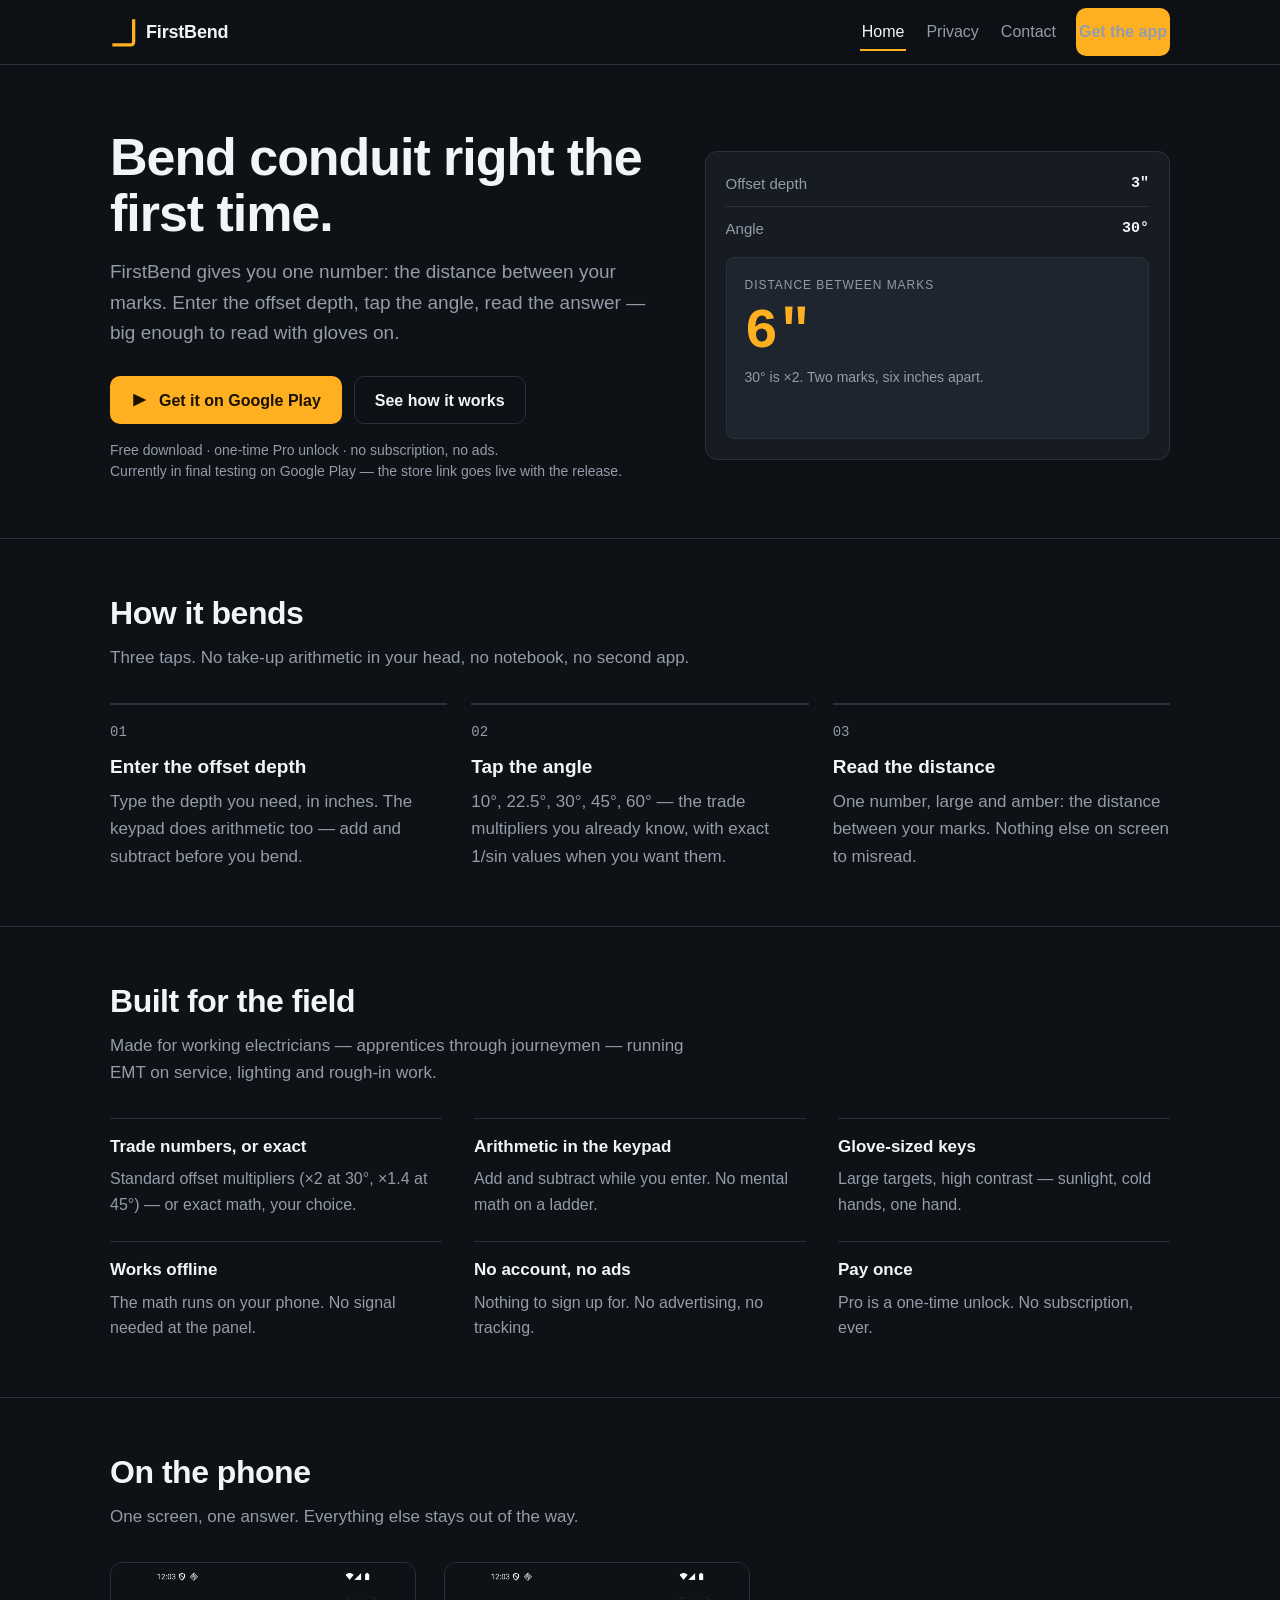
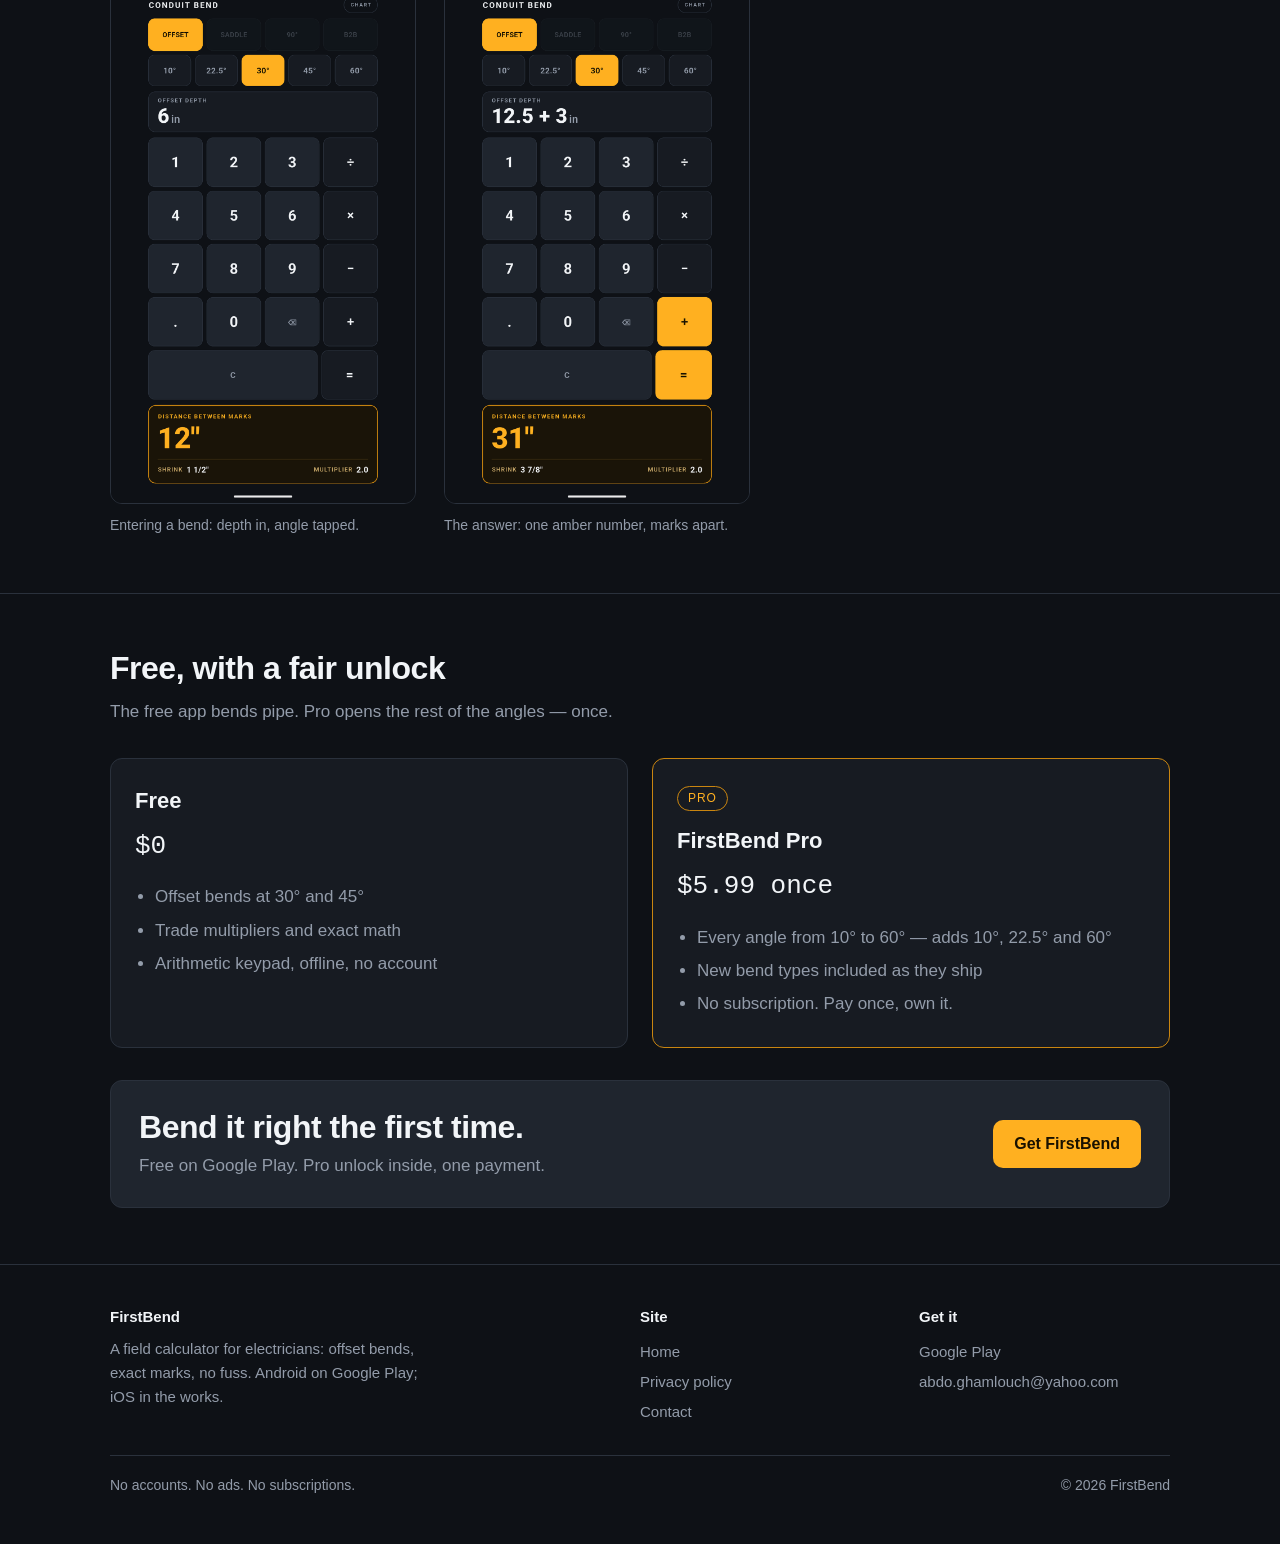
==== index.html @ acd23f1f "FirstBend website: home, privacy policy, contact" ====
<!doctype html>
<html lang="en">
<head>
<meta charset="utf-8">
<meta name="viewport" content="width=device-width, initial-scale=1">
<title>FirstBend — Conduit Bending Calculator for Electricians</title>
<meta name="description" content="FirstBend gives you one number: the distance between your marks. Offset bends from 10° to 60°, trade multipliers and exact math, built for gloves and sunlight. Free on Google Play.">
<meta name="theme-color" content="#0E1116">
<link rel="icon" type="image/png" href="assets/icon-512.png">
<link rel="apple-touch-icon" href="assets/icon-1024.png">
<meta property="og:title" content="FirstBend — Conduit Bending Calculator">
<meta property="og:description" content="Enter the offset depth, tap the angle, read the answer. Built for the field.">
<meta property="og:image" content="assets/feature-graphic.png">
<meta property="og:type" content="website">
<link rel="stylesheet" href="assets/style.css">
</head>
<body>
<a class="skip" href="#main">Skip to content</a>

<header class="site">
  <div class="wrap bar">
    <a class="brand" href="index.html">
      <svg width="26" height="30" viewBox="-12 -12 141 165" aria-hidden="true" focusable="false"><path d="M 0 141 L 103.5 141 A 13.5 13.5 0 0 0 117 127.5 L 117 0" fill="none" stroke="#FFB020" stroke-width="18"/></svg>
      <span>FirstBend</span>
    </a>
    <nav class="main" aria-label="Main">
      <a href="index.html" aria-current="page">Home</a>
      <a href="privacy.html">Privacy</a>
      <a href="contact.html">Contact</a>
      <a class="btn btn-primary" href="https://play.google.com/store/apps/details?id=com.firstbend.calculator">Get the app</a>
    </nav>
  </div>
</header>

<main id="main">

  <section class="hero" style="border-top:0">
    <div class="wrap hero-grid">
      <div>
        <h1>Bend conduit right the first time.</h1>
        <p class="lede">FirstBend gives you one number: the distance between your marks. Enter the offset depth, tap the angle, read the answer — big enough to read with gloves on.</p>
        <div class="cta-row">
          <a class="btn btn-primary" href="https://play.google.com/store/apps/details?id=com.firstbend.calculator">
            <svg width="18" height="18" viewBox="0 0 24 24" aria-hidden="true" focusable="false"><path d="M3 3.5 20.5 12 3 20.5z" fill="#191100"/></svg>
            Get it on Google Play
          </a>
          <a class="btn btn-ghost" href="#how">See how it works</a>
        </div>
        <p class="note">Free download · one-time Pro unlock · no subscription, no ads.<br>Currently in final testing on Google Play — the store link goes live with the release.</p>
      </div>

      <aside class="card" aria-label="Example: 3 inch offset at 30 degrees">
        <div class="rows">
          <div class="row"><span>Offset depth</span><b>3″</b></div>
          <div class="row"><span>Angle</span><b>30°</b></div>
        </div>
        <div class="answer">
          <div class="label">Distance between marks</div>
          <div class="value">6″</div>
          <div class="sub">30° is ×2. Two marks, six inches apart.</div>
        </div>
      </aside>
    </div>
  </section>

  <section id="how">
    <div class="wrap">
      <h2>How it bends</h2>
      <p class="sub">Three taps. No take-up arithmetic in your head, no notebook, no second app.</p>
      <ol class="steps">
        <li class="step">
          <h3>Enter the offset depth</h3>
          <p>Type the depth you need, in inches. The keypad does arithmetic too — add and subtract before you bend.</p>
        </li>
        <li class="step">
          <h3>Tap the angle</h3>
          <p>10°, 22.5°, 30°, 45°, 60° — the trade multipliers you already know, with exact 1/sin values when you want them.</p>
        </li>
        <li class="step">
          <h3>Read the distance</h3>
          <p>One number, large and amber: the distance between your marks. Nothing else on screen to misread.</p>
        </li>
      </ol>
    </div>
  </section>

  <section id="field">
    <div class="wrap">
      <h2>Built for the field</h2>
      <p class="sub">Made for working electricians — apprentices through journeymen — running EMT on service, lighting and rough-in work.</p>
      <div class="features">
        <div class="feature"><h3>Trade numbers, or exact</h3><p>Standard offset multipliers (×2 at 30°, ×1.4 at 45°) — or exact math, your choice.</p></div>
        <div class="feature"><h3>Arithmetic in the keypad</h3><p>Add and subtract while you enter. No mental math on a ladder.</p></div>
        <div class="feature"><h3>Glove-sized keys</h3><p>Large targets, high contrast — sunlight, cold hands, one hand.</p></div>
        <div class="feature"><h3>Works offline</h3><p>The math runs on your phone. No signal needed at the panel.</p></div>
        <div class="feature"><h3>No account, no ads</h3><p>Nothing to sign up for. No advertising, no tracking.</p></div>
        <div class="feature"><h3>Pay once</h3><p>Pro is a one-time unlock. No subscription, ever.</p></div>
      </div>
    </div>
  </section>

  <section id="shots">
    <div class="wrap">
      <h2>On the phone</h2>
      <p class="sub">One screen, one answer. Everything else stays out of the way.</p>
      <div class="shots">
        <figure>
          <img src="assets/screenshot-1.png" width="1080" height="1920" loading="lazy" alt="FirstBend: entering an offset bend — depth and angle">
          <figcaption>Entering a bend: depth in, angle tapped.</figcaption>
        </figure>
        <figure>
          <img src="assets/screenshot-2.png" width="1080" height="1920" loading="lazy" alt="FirstBend: the amber answer showing the distance between marks">
          <figcaption>The answer: one amber number, marks apart.</figcaption>
        </figure>
      </div>
    </div>
  </section>

  <section id="pricing">
    <div class="wrap">
      <h2>Free, with a fair unlock</h2>
      <p class="sub">The free app bends pipe. Pro opens the rest of the angles — once.</p>
      <div class="plans">
        <div class="plan">
          <h3>Free</h3>
          <div class="price">$0</div>
          <ul>
            <li>Offset bends at 30° and 45°</li>
            <li>Trade multipliers and exact math</li>
            <li>Arithmetic keypad, offline, no account</li>
          </ul>
        </div>
        <div class="plan pro">
          <span class="tag">Pro</span>
          <h3>FirstBend Pro</h3>
          <div class="price">$5.99 once</div>
          <ul>
            <li>Every angle from 10° to 60° — adds 10°, 22.5° and 60°</li>
            <li>New bend types included as they ship</li>
            <li>No subscription. Pay once, own it.</li>
          </ul>
        </div>
      </div>
      <div class="final" style="margin-top:32px">
        <div>
          <h2 style="margin:0 0 6px">Bend it right the first time.</h2>
          <p class="sub" style="margin:0">Free on Google Play. Pro unlock inside, one payment.</p>
        </div>
        <a class="btn btn-primary" href="https://play.google.com/store/apps/details?id=com.firstbend.calculator">Get FirstBend</a>
      </div>
    </div>
  </section>

</main>

<footer>
  <div class="wrap">
    <div class="foot-grid">
      <div>
        <p style="margin:0 0 8px;color:var(--ink);font-weight:600">FirstBend</p>
        <p style="margin:0;max-width:40ch">A field calculator for electricians: offset bends, exact marks, no fuss. Android on Google Play; iOS in the works.</p>
      </div>
      <div>
        <p style="margin:0 0 8px;color:var(--ink);font-weight:600">Site</p>
        <a href="index.html">Home</a>
        <a href="privacy.html">Privacy policy</a>
        <a href="contact.html">Contact</a>
      </div>
      <div>
        <p style="margin:0 0 8px;color:var(--ink);font-weight:600">Get it</p>
        <a href="https://play.google.com/store/apps/details?id=com.firstbend.calculator">Google Play</a>
        <a href="mailto:abdo.ghamlouch@yahoo.com">abdo.ghamlouch@yahoo.com</a>
      </div>
    </div>
    <div class="rule">
      <span>No accounts. No ads. No subscriptions.</span>
      <span>© 2026 FirstBend</span>
    </div>
  </div>
</footer>

</body>
</html>
---- assets/style.css ----
/* FirstBend site — tokens mirror the app's FieldColors (firstbend/lib/theme.dart).
   Amber is the answer colour and the primary action, never decoration. */
:root{
  --bg:#0E1116; --surface:#171B22; --raised:#1F252E;
  --line:#2A313C; --ink:#F2F5F8; --muted:#939CAA;
  --amber:#FFB020; --amber-edge:#C98510; --amber-ink:#191100;
  --focus:#6FA8FF;
  --radius:12px; --radius-sm:8px;
  --mono:ui-monospace,"Cascadia Mono",Consolas,"Liberation Mono",monospace;
}
*,*::before,*::after{box-sizing:border-box}
body{margin:0;background:var(--bg);color:var(--ink);
  font:17px/1.6 Inter,"Segoe UI",Roboto,Arial,sans-serif;
  -webkit-font-smoothing:antialiased}
img{display:block;max-width:100%;height:auto}
a{color:var(--ink);text-decoration:underline;text-decoration-thickness:1px;
  text-underline-offset:3px;text-decoration-color:#4A5361}
a:hover{text-decoration-color:var(--amber)}
:focus-visible{outline:2px solid var(--focus);outline-offset:2px;border-radius:4px}
.wrap{max-width:1100px;margin:0 auto;padding:0 20px}
.skip{position:absolute;left:-9999px}
.skip:focus{left:12px;top:12px;background:var(--surface);padding:10px 14px;
  border:1px solid var(--line);border-radius:var(--radius-sm);z-index:50;text-decoration:none}

/* header */
header.site{position:sticky;top:0;z-index:20;background:rgba(14,17,22,.96);
  border-bottom:1px solid var(--line)}
.bar{display:flex;align-items:center;gap:16px;min-height:64px}
.brand{display:flex;align-items:center;gap:10px;text-decoration:none;
  font-weight:700;letter-spacing:-.01em;font-size:18px;flex:none}
nav.main{margin-left:auto;display:flex;align-items:center;gap:18px;flex-wrap:wrap;justify-content:flex-end}
nav.main>a{text-decoration:none;color:var(--muted);font-size:16px;padding:6px 2px}
nav.main>a:hover{color:var(--ink)}
nav.main>a[aria-current="page"]{color:var(--ink);box-shadow:inset 0 -2px 0 var(--amber)}
nav.main .btn{display:none}
@media(min-width:760px){nav.main .btn{display:inline-flex}}

/* buttons */
.btn{display:inline-flex;align-items:center;justify-content:center;gap:10px;
  min-height:48px;padding:0 20px;border-radius:10px;font-weight:600;
  font-size:16px;text-decoration:none;border:1px solid transparent;cursor:pointer;
  transition:background-color 140ms ease-out,border-color 140ms ease-out}
.btn-primary{background:var(--amber);color:var(--amber-ink)}
.btn-primary:hover{background:#FFBE45}
.btn-primary:active{background:#EFA213}
.btn-ghost{border-color:var(--line);color:var(--ink)}
.btn-ghost:hover{border-color:#3B4552;background:var(--surface)}
.btn svg{flex:none}

/* hero */
.hero{padding:64px 0 56px}
.hero-grid{display:grid;gap:36px;align-items:center}
@media(min-width:900px){.hero-grid{grid-template-columns:6fr 5fr}}
h1{font-size:clamp(32px,5.2vw,52px);line-height:1.08;letter-spacing:-.02em;
  margin:0 0 16px;font-weight:700}
.lede{color:var(--muted);font-size:19px;max-width:54ch;margin:0 0 28px}
.cta-row{display:flex;flex-wrap:wrap;gap:12px;align-items:center}
.note{margin:16px 0 0;color:var(--muted);font-size:14px;line-height:1.5}

/* answer card */
.card{background:var(--surface);border:1px solid var(--line);
  border-radius:var(--radius);padding:20px}
.rows{display:grid;gap:0;margin:0 0 16px;font-size:15px;color:var(--muted)}
.row{display:flex;justify-content:space-between;gap:16px;padding:10px 0;
  border-bottom:1px solid var(--line)}
.row:last-child{border-bottom:0;padding-bottom:0}
.row:first-child{padding-top:0}
.row b{color:var(--ink);font-family:var(--mono);font-weight:600}
.answer{background:var(--raised);border:1px solid var(--line);
  border-radius:var(--radius-sm);padding:18px}
.answer .label{font-size:12px;letter-spacing:.08em;text-transform:uppercase;color:var(--muted)}
.answer .value{font-family:var(--mono);font-weight:700;color:var(--amber);
  font-size:clamp(40px,8vw,56px);line-height:1.05;margin:8px 0 4px}
.answer .sub{color:var(--muted);font-size:14px}

/* sections */
section{padding:56px 0;border-top:1px solid var(--line)}
h2{font-size:clamp(24px,3.4vw,32px);line-height:1.15;letter-spacing:-.015em;
  margin:0 0 12px;font-weight:700}
.sub{color:var(--muted);max-width:64ch;margin:0 0 32px}

/* steps */
.steps{list-style:none;counter-reset:s;margin:0;padding:0;display:grid;gap:24px}
@media(min-width:760px){.steps{grid-template-columns:repeat(3,1fr)}}
.step{counter-increment:s;border-top:2px solid var(--line);padding-top:16px}
.step::before{content:"0" counter(s);display:block;font-family:var(--mono);
  font-size:14px;color:var(--muted);margin-bottom:8px}
.step h3{margin:0 0 6px;font-size:19px}
.step p{margin:0;color:var(--muted)}

/* features */
.features{display:grid;gap:24px 32px}
@media(min-width:760px){.features{grid-template-columns:repeat(3,1fr)}}
.feature{border-top:1px solid var(--line);padding-top:14px}
.feature h3{margin:0 0 6px;font-size:17px}
.feature p{margin:0;color:var(--muted);font-size:16px}

/* screenshots */
.shots{display:grid;gap:28px}
@media(min-width:760px){.shots{grid-template-columns:repeat(2,1fr);max-width:640px}}
figure{margin:0}
figure img{border:1px solid var(--line);border-radius:var(--radius);
  background:var(--surface);width:100%}
figcaption{color:var(--muted);font-size:14px;margin-top:10px}

/* pricing */
.plans{display:grid;gap:24px}
@media(min-width:760px){.plans{grid-template-columns:repeat(2,1fr)}}
.plan{background:var(--surface);border:1px solid var(--line);
  border-radius:var(--radius);padding:24px}
.plan.pro{border-color:var(--amber-edge)}
.plan h3{margin:0;font-size:22px}
.price{font-family:var(--mono);font-size:26px;margin:8px 0 16px}
.plan ul{margin:0;padding-left:20px;color:var(--muted)}
.plan li{margin:6px 0}
.tag{display:inline-block;font-size:12px;letter-spacing:.08em;text-transform:uppercase;
  border:1px solid var(--amber-edge);color:var(--amber);border-radius:999px;
  padding:2px 10px;margin-bottom:12px}

/* closing band */
.final{background:var(--raised);border:1px solid var(--line);
  border-radius:var(--radius);padding:28px;display:grid;gap:18px}
@media(min-width:760px){.final{grid-template-columns:1fr auto;align-items:center}}

/* prose */
.prose{max-width:70ch}
.prose h2{margin:40px 0 12px;font-size:24px}
.prose h2:first-child{margin-top:0}
.prose ul{padding-left:20px;color:var(--muted)}
.prose li{margin:6px 0}
.meta{color:var(--muted);font-size:14px}

/* contact form */
form.contact{display:grid;gap:16px;max-width:640px;margin:0 0 28px}
label{display:block;font-size:14px;color:var(--muted);margin-bottom:6px}
input,select,textarea{width:100%;background:var(--surface);border:1px solid var(--line);
  color:var(--ink);border-radius:var(--radius-sm);padding:12px 14px;font:inherit;
  min-height:48px}
textarea{min-height:160px;resize:vertical}
input:focus,select:focus,textarea:focus{outline:2px solid var(--focus);
  outline-offset:1px;border-color:transparent}
.formnote{color:var(--muted);font-size:14px}
.status{color:var(--ink);font-size:15px;min-height:24px;margin:0}

/* footer */
footer{border-top:1px solid var(--line);padding:40px 0 48px;color:var(--muted);font-size:15px}
.foot-grid{display:grid;gap:28px}
@media(min-width:760px){.foot-grid{grid-template-columns:2fr 1fr 1fr}}
.foot-grid h4{margin:0 0 8px;color:var(--ink);font-size:15px}
.foot-grid a{display:block;color:var(--muted);text-decoration:none;padding:3px 0;word-break:break-all}
.foot-grid a:hover{color:var(--ink)}
.rule{margin-top:28px;border-top:1px solid var(--line);padding-top:18px;
  display:flex;flex-wrap:wrap;gap:8px 18px;justify-content:space-between;font-size:14px}

@media (prefers-reduced-motion: reduce){
  *{transition:none !important;animation:none !important;scroll-behavior:auto !important}
}
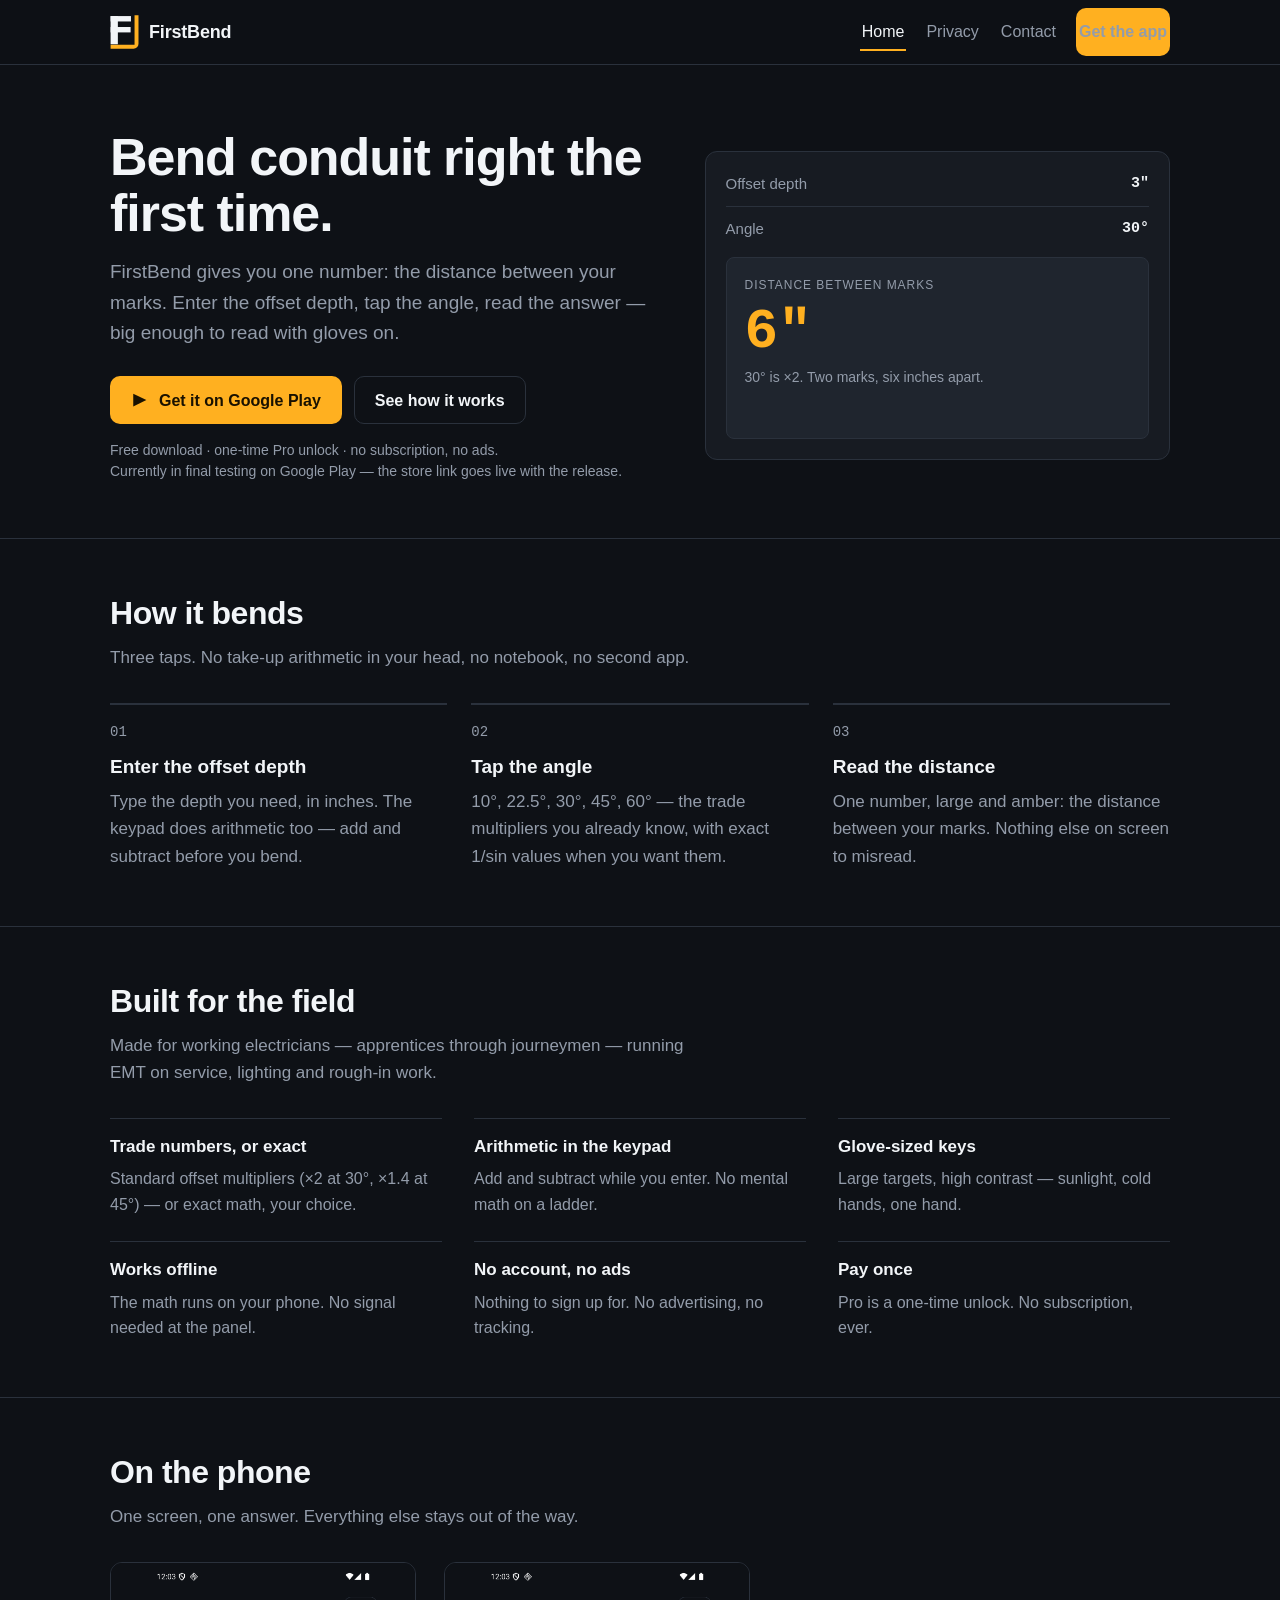
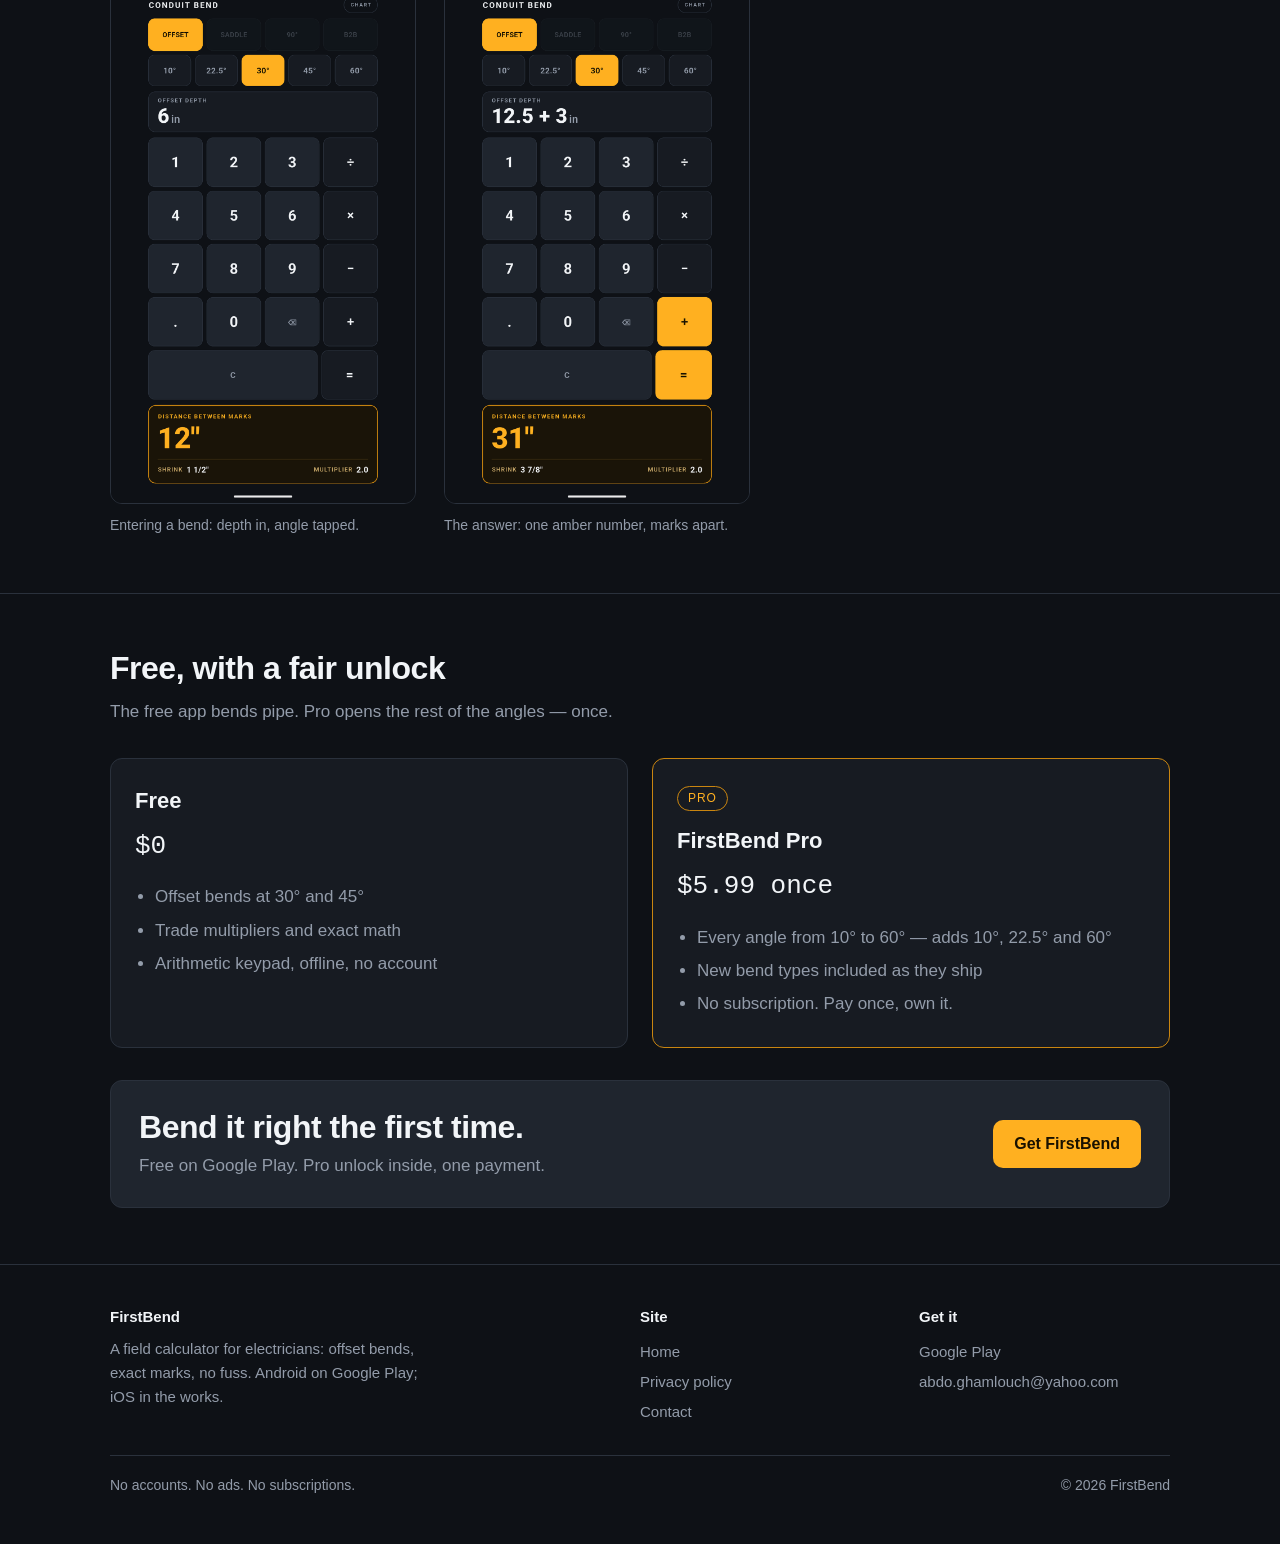
==== commit e6a6638f: "New FB monogram logo: header mark + app icons" ====
--- a/index.html
+++ b/index.html
@@ -20,7 +20,7 @@
 <header class="site">
   <div class="wrap bar">
     <a class="brand" href="index.html">
-      <svg width="26" height="30" viewBox="-12 -12 141 165" aria-hidden="true" focusable="false"><path d="M 0 141 L 103.5 141 A 13.5 13.5 0 0 0 117 127.5 L 117 0" fill="none" stroke="#FFB020" stroke-width="18"/></svg>
+      <svg width="29" height="34" viewBox="52 22 320 379" aria-hidden="true" focusable="false"><path d="M324 26H368V342A55 55 0 0 1 313 397H57V353H324Z" fill="#FFB020"/><rect x="57" y="34" width="81" height="314" fill="#F2F5F8"/><rect x="57" y="34" width="227" height="60" fill="#F2F5F8"/><rect x="57" y="156" width="223" height="60" fill="#F2F5F8"/></svg>
       <span>FirstBend</span>
     </a>
     <nav class="main" aria-label="Main">
